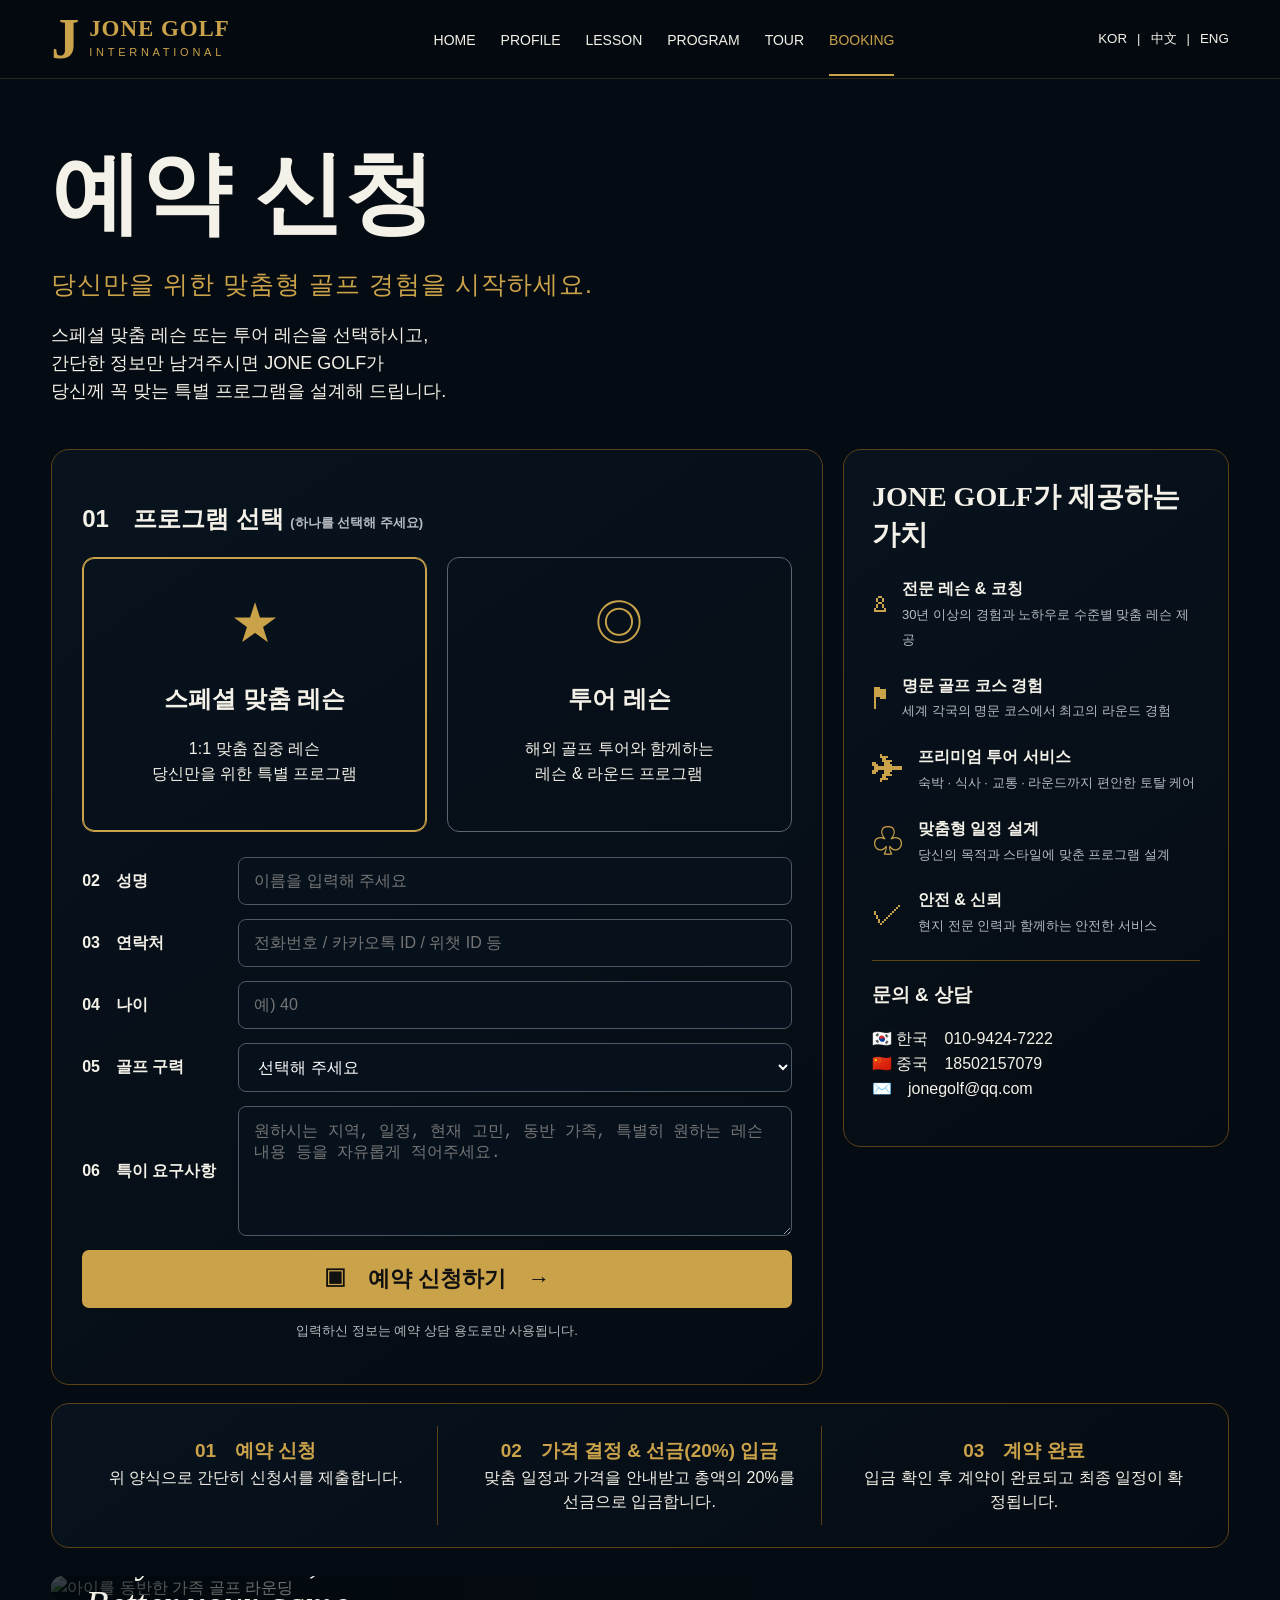
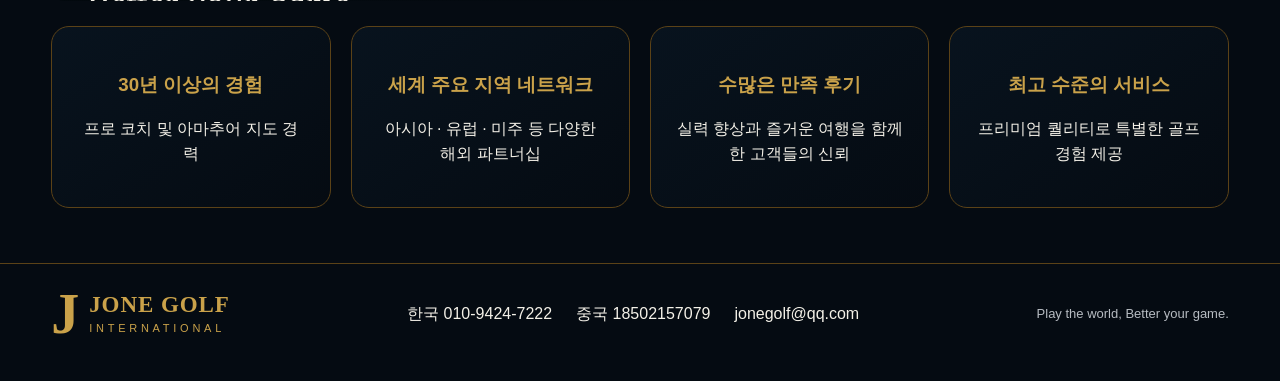
==== booking.html @ e6f456e6 "Add files via upload" ====
<!doctype html>
<html lang="ko">
<head>
<meta charset="utf-8"><meta name="viewport" content="width=device-width,initial-scale=1,viewport-fit=cover">
<meta name="theme-color" content="#050b12">
<title>BOOKING | JONE GOLF</title>
<link rel="manifest" href="manifest.webmanifest">
<link rel="icon" href="assets/icon-192.png">
<link rel="stylesheet" href="styles.css">
</head>
<body class="">

<header class="header">
  <div class="container header-inner">
    <a class="brand" href="index.html"><span class="brand-j">J</span><span class="brand-text"><b>JONE GOLF</b><span>INTERNATIONAL</span></span></a>
    <nav class="nav">
      <a href="index.html">HOME</a>
      <a href="profile.html" data-i18n="profile">PROFILE</a>
      <a href="lesson.html" data-i18n="lesson">LESSON</a>
      <a href="program.html" data-i18n="program">PROGRAM</a>
      <a href="tour.html" data-i18n="tour">TOUR</a>
      <a href="booking.html" class="active" data-i18n="booking">BOOKING</a>
    </nav>
    <div class="lang"><button data-lang="ko">KOR</button><span>|</span><button data-lang="zh">中文</button><span>|</span><button data-lang="en">ENG</button></div>
    <button class="mobile-menu" aria-label="menu">☰</button>
  </div>
</header>


<main>
<section class="booking-hero">
  <div class="container">
    <h1 data-i18n="bookTitle">예약 신청</h1>
    <div class="kicker" style="font-size:25px">당신만을 위한 맞춤형 골프 경험을 시작하세요.</div>
    <p style="max-width:540px;font-size:18px">스페셜 맞춤 레슨 또는 투어 레슨을 선택하시고,<br>간단한 정보만 남겨주시면 JONE GOLF가<br>당신께 꼭 맞는 특별 프로그램을 설계해 드립니다.</p>
  </div>
</section>
<section class="container grid booking-wrap">
  <form class="card booking-form" id="bookingForm">
    <h2>01　프로그램 선택 <span class="small">(하나를 선택해 주세요)</span></h2>
    <div class="grid program-picks">
      <label class="pick active"><input type="radio" name="program" value="스페셜 맞춤 레슨" checked hidden><div class="icon">★</div><h2>스페셜 맞춤 레슨</h2><p>1:1 맞춤 집중 레슨<br>당신만을 위한 특별 프로그램</p></label>
      <label class="pick"><input type="radio" name="program" value="투어 레슨" hidden><div class="icon">◎</div><h2>투어 레슨</h2><p>해외 골프 투어와 함께하는<br>레슨 & 라운드 프로그램</p></label>
    </div>
    <div class="field-row"><label>02　성명</label><input required name="name" placeholder="이름을 입력해 주세요"></div>
    <div class="field-row"><label>03　연락처</label><input required name="contact" placeholder="전화번호 / 카카오톡 ID / 위챗 ID 등"></div>
    <div class="field-row"><label>04　나이</label><input name="age" inputmode="numeric" placeholder="예) 40"></div>
    <div class="field-row"><label>05　골프 구력</label><select name="career"><option value="">선택해 주세요</option><option>1년 미만</option><option>1~3년</option><option>4~9년</option><option>10~19년</option><option>20년 이상</option></select></div>
    <div class="field-row"><label>06　특이 요구사항</label><textarea name="requests" placeholder="원하시는 지역, 일정, 현재 고민, 동반 가족, 특별히 원하는 레슨 내용 등을 자유롭게 적어주세요."></textarea></div>
    <button class="btn" style="width:100%;justify-content:center;font-size:22px" type="submit">▣　예약 신청하기　→</button>
    <p class="small" style="text-align:center">입력하신 정보는 예약 상담 용도로만 사용됩니다.</p>
  </form>
  <aside class="card booking-side">
    <h2>JONE GOLF가 제공하는 가치</h2>
    <div class="value"><div class="vicon">♙</div><div><b>전문 레슨 & 코칭</b><br><span class="small">30년 이상의 경험과 노하우로 수준별 맞춤 레슨 제공</span></div></div>
    <div class="value"><div class="vicon">⚑</div><div><b>명문 골프 코스 경험</b><br><span class="small">세계 각국의 명문 코스에서 최고의 라운드 경험</span></div></div>
    <div class="value"><div class="vicon">✈</div><div><b>프리미엄 투어 서비스</b><br><span class="small">숙박 · 식사 · 교통 · 라운드까지 편안한 토탈 케어</span></div></div>
    <div class="value"><div class="vicon">♧</div><div><b>맞춤형 일정 설계</b><br><span class="small">당신의 목적과 스타일에 맞춘 프로그램 설계</span></div></div>
    <div class="value"><div class="vicon">✓</div><div><b>안전 & 신뢰</b><br><span class="small">현지 전문 인력과 함께하는 안전한 서비스</span></div></div>
    <hr style="border:0;border-top:1px solid var(--line)">
    <h3>문의 & 상담</h3>
    <p>🇰🇷 한국　<a href="tel:01094247222">010-9424-7222</a><br>🇨🇳 중국　<a href="tel:18502157079">18502157079</a><br>✉️　<a href="mailto:jonegolf@qq.com">jonegolf@qq.com</a></p>
  </aside>
</section>
<section class="container">
  <div class="card grid process">
    <div class="item"><strong>01　예약 신청</strong><span>위 양식으로 간단히 신청서를 제출합니다.</span></div>
    <div class="item"><strong>02　가격 결정 & 선금(20%) 입금</strong><span>맞춤 일정과 가격을 안내받고 총액의 20%를 선금으로 입금합니다.</span></div>
    <div class="item"><strong>03　계약 완료</strong><span>입금 확인 후 계약이 완료되고 최종 일정이 확정됩니다.</span></div>
  </div>
  <div class="family-banner">
    <img src="assets/booking-family.jpg" alt="아이를 동반한 가족 골프 라운딩">
    <div class="overlay"><div><h2>Play the world,<br>Better your game.</h2><p>전 세계, 당신만을 위한 특별한 골프 경험</p></div></div>
  </div>
  <div class="grid feature-row" style="margin:25px 0 55px">
    <div class="card"><h3 class="gold">30년 이상의 경험</h3><p>프로 코치 및 아마추어 지도 경력</p></div>
    <div class="card"><h3 class="gold">세계 주요 지역 네트워크</h3><p>아시아 · 유럽 · 미주 등 다양한 해외 파트너십</p></div>
    <div class="card"><h3 class="gold">수많은 만족 후기</h3><p>실력 향상과 즐거운 여행을 함께한 고객들의 신뢰</p></div>
    <div class="card"><h3 class="gold">최고 수준의 서비스</h3><p>프리미엄 퀄리티로 특별한 골프 경험 제공</p></div>
  </div>
</section>
</main>


<footer class="footer">
  <div class="container footer-row">
    <div class="brand"><span class="brand-j">J</span><span class="brand-text"><b>JONE GOLF</b><span>INTERNATIONAL</span></span></div>
    <div class="contacts">
      <a href="tel:01094247222">한국 010-9424-7222</a>
      <a href="tel:18502157079">중국 18502157079</a>
      <a href="mailto:jonegolf@qq.com">jonegolf@qq.com</a>
    </div>
    <div class="small">Play the world, Better your game.</div>
  </div>
</footer>

<script src="app.js"></script>
</body></html>
---- styles.css ----
:root{
  --bg:#050b12; --panel:#07111c; --panel2:#0b1723; --gold:#caa24a;
  --gold2:#e0b856; --text:#f4f1e8; --muted:#b7bcc2; --line:#5b4217;
  --cream:#f6f1e6; --ink:#0b1d35; --radius:18px;
}
*{box-sizing:border-box}
html{scroll-behavior:smooth}
body{margin:0;background:var(--bg);color:var(--text);font-family:Arial,"Noto Sans KR",sans-serif;line-height:1.55}
a{text-decoration:none;color:inherit}
img,video{max-width:100%;display:block}
.container{width:min(1180px,92vw);margin:auto}
.gold{color:var(--gold)}
.serif{font-family:Georgia,"Times New Roman",serif}
.header{position:sticky;top:0;z-index:40;background:rgba(4,10,16,.96);border-bottom:1px solid rgba(202,162,74,.2);backdrop-filter:blur(10px)}
.header-inner{height:78px;display:flex;align-items:center;justify-content:space-between;gap:20px}
.brand{display:flex;align-items:center;gap:10px;color:var(--gold)}
.brand-j{font:700 56px Georgia;line-height:.8}
.brand-text b{display:block;font:700 23px Georgia;letter-spacing:.04em}
.brand-text span{display:block;font-size:11px;letter-spacing:.34em;margin-top:2px}
.nav{display:flex;align-items:center;gap:25px;font-size:14px}
.nav a{padding:28px 0 23px;border-bottom:2px solid transparent}
.nav a.active,.nav a:hover{color:var(--gold);border-color:var(--gold)}
.lang{display:flex;gap:10px;font-size:13px}
.lang button{background:none;border:0;color:var(--text);padding:0;cursor:pointer}
.lang button:hover{color:var(--gold)}
.mobile-menu{display:none;border:0;background:none;color:white;font-size:28px}
.page-title{font:700 clamp(48px,7vw,88px) Georgia;margin:0}
.kicker{color:var(--gold);letter-spacing:.04em;font-size:19px}
.btn{display:inline-flex;align-items:center;gap:10px;padding:14px 24px;border-radius:7px;background:var(--gold);color:#111;font-weight:700;border:0;cursor:pointer}
.btn-outline{background:transparent;color:var(--gold);border:1px solid var(--gold)}
.section{padding:64px 0}
.card{background:linear-gradient(145deg,#08131e,#050b12);border:1px solid var(--line);border-radius:var(--radius)}
.grid{display:grid;gap:20px}
.footer{border-top:1px solid var(--line);padding:28px 0 44px;color:var(--muted)}
.footer-row{display:flex;justify-content:space-between;gap:28px;align-items:center;flex-wrap:wrap}
.contacts{display:flex;gap:24px;flex-wrap:wrap}
.contacts a{color:var(--text)}
.small{font-size:13px;color:var(--muted)}
.bottom-nav{display:none}

/* Home */
.home{min-height:100svh;position:relative;overflow:hidden;background:#000}
.home video{position:absolute;inset:0;width:100%;height:100%;object-fit:cover;opacity:.82}
.home::after{content:"";position:absolute;inset:0;background:linear-gradient(90deg,rgba(0,0,0,.84) 0%,rgba(0,0,0,.35) 52%,rgba(0,0,0,.35) 100%),linear-gradient(0deg,#020605 0%,transparent 38%)}
.home-content{position:relative;z-index:2;min-height:calc(100svh - 78px);display:flex;flex-direction:column;justify-content:flex-end;padding:40px 0 48px}
.home-copy{max-width:600px;margin-bottom:90px}
.home-script{font:italic 43px Georgia;color:var(--gold);line-height:1.18;margin-bottom:26px}
.home-copy h1{font:700 clamp(50px,8vw,95px) Georgia;margin:0 0 20px}
.home-copy .ko{font-size:30px;margin:12px 0}
.home-copy .zh{font-size:18px;color:#ddd}
.home-links{display:grid;grid-template-columns:repeat(5,1fr);gap:0;background:rgba(5,14,16,.62);border-top:1px solid rgba(202,162,74,.4);border-bottom:1px solid rgba(202,162,74,.25)}
.home-links a{text-align:center;padding:20px 8px;border-right:1px solid rgba(255,255,255,.15)}
.home-links a:last-child{border-right:0}
.home-links strong{display:block;color:var(--gold);font-size:22px;margin-bottom:6px}
.scroll-mark{text-align:center;margin-top:24px;color:#eee}

/* Profile */
.profile-hero{display:grid;grid-template-columns:1fr 1.05fr;min-height:580px;background:#030506}
.profile-photo{background:url('assets/8145.jpg') center/cover no-repeat;min-height:580px}
.profile-copy{padding:60px;display:flex;flex-direction:column;justify-content:center}
.profile-copy h1{font:700 clamp(48px,6vw,84px) Georgia;margin:4px 0}
.profile-copy .big{font:700 76px Georgia;color:var(--gold);line-height:1}
.profile-stats{grid-template-columns:repeat(4,1fr);margin-top:0}
.profile-stats .card{padding:28px 22px;border-radius:0;text-align:center}
.profile-stats h3{color:var(--gold);font:700 21px Georgia;margin:10px 0}
.profile-detail{grid-template-columns:1fr 1fr;margin-top:28px}
.profile-detail .card{padding:30px}
.profile-detail h2{color:var(--gold);font:700 28px Georgia;margin-top:0}
.timeline{border-left:2px solid var(--gold);padding-left:20px}
.timeline p{margin:0 0 20px}

/* Lesson */
.lesson-hero{grid-template-columns:1fr 1fr;align-items:center}
.lesson-hero .copy{padding:26px}
.lesson-hero img{height:500px;width:100%;object-fit:contain;background:#030303;border:1px solid var(--line)}
.lesson-cards{grid-template-columns:repeat(4,1fr);margin-top:35px}
.lesson-card{overflow:hidden}
.lesson-card img{width:100%;height:260px;object-fit:contain;background:#030303}
.lesson-card .body{padding:20px}
.lesson-card h3{font:700 23px Georgia;color:var(--gold);margin:0 0 8px}
.philosophy{padding:34px;margin-top:35px}
.philosophy h2{font:700 clamp(30px,4vw,50px) Georgia;margin:8px 0}
.philosophy-strip{grid-template-columns:1fr 1fr;margin-top:25px}
.philosophy-strip img{height:260px;width:100%;object-fit:contain;background:#030303}

/* Program */
.program-hero{padding:70px 0 30px}
.program-grid{grid-template-columns:repeat(4,1fr)}
.program-card{overflow:hidden}
.program-card img{height:310px;width:100%;object-fit:cover}
.program-card .body{padding:22px}
.program-card h3{color:var(--gold);font:700 23px Georgia}
.feature-row{grid-template-columns:repeat(4,1fr);margin-top:30px}
.feature-row .card{padding:24px;text-align:center}

/* Tour */
.tour-page{background:var(--cream);color:var(--ink)}
.tour-page .header{background:rgba(246,241,230,.96)}
.tour-page .header .nav a,.tour-page .header .lang button{color:var(--ink)}
.tour-page .header .nav a.active{color:#9d771f}
.tour-page .brand{color:#a57b24}
.tour-hero{position:relative;min-height:520px;background:linear-gradient(90deg,rgba(246,241,230,.97) 0%,rgba(246,241,230,.9) 40%,rgba(246,241,230,.1) 65%),url('assets/tour-hero.jpg') right center/58% 100% no-repeat}
.tour-hero .container{padding-top:70px}
.tour-hero h1{font:700 clamp(46px,6vw,78px) Georgia;margin:12px 0 22px;max-width:610px}
.tour-features{grid-template-columns:repeat(6,1fr);background:white;padding:18px;border-radius:20px;box-shadow:0 12px 28px rgba(0,0,0,.1);margin-top:-45px;position:relative;z-index:3}
.tour-features div{text-align:center;padding:18px 12px;border-right:1px solid #ded4bf}
.tour-features div:last-child{border-right:0}
.tour-features b{display:block;color:#0a1b33;margin:8px 0}
.steps{grid-template-columns:repeat(5,1fr)}
.step{background:#fff;border:1px solid #ddd0ba;border-radius:12px;overflow:hidden;text-align:center;padding-bottom:18px}
.step img{width:100%;height:150px;object-fit:cover}
.step b{display:block;margin:14px 0 5px}
.destinations{grid-template-columns:repeat(5,1fr)}
.destination{position:relative;min-height:270px;border-radius:13px;overflow:hidden;color:white;background:#123}
.destination img{position:absolute;inset:0;width:100%;height:100%;object-fit:cover}
.destination::after{content:"";position:absolute;inset:0;background:linear-gradient(0deg,rgba(0,20,25,.92),transparent 66%)}
.destination .label{position:absolute;z-index:2;left:18px;bottom:18px}
.destination h3{font:700 28px Georgia;margin:0}
.experience-strip img{width:100%;border-radius:14px}

/* Booking */
.booking-hero{min-height:390px;background:linear-gradient(90deg,rgba(5,11,18,.92),rgba(5,11,18,.3)),url('assets/booking-hero.jpg') right center/60% 100% no-repeat}
.booking-hero .container{padding-top:55px}
.booking-hero h1{font:700 clamp(54px,7vw,90px) Georgia;margin:0 0 10px}
.booking-wrap{grid-template-columns:2fr 1fr;align-items:start;margin-top:-20px;position:relative;z-index:3}
.booking-form{padding:30px}
.program-picks{grid-template-columns:1fr 1fr;margin:18px 0 25px}
.pick{padding:28px;text-align:center;cursor:pointer;border:1px solid #5c6470;border-radius:12px}
.pick.active{border-color:var(--gold);box-shadow:0 0 0 1px var(--gold) inset}
.pick .icon{font-size:48px;color:var(--gold)}
.field-row{display:grid;grid-template-columns:140px 1fr;gap:16px;align-items:center;margin:14px 0}
.field-row label{font-weight:700}
input,select,textarea{width:100%;background:#07111c;border:1px solid #4d5965;color:white;border-radius:8px;padding:14px 15px;font-size:16px}
textarea{min-height:130px;resize:vertical}
.booking-side{padding:28px}
.booking-side h2{font:700 28px Georgia;margin-top:0}
.value{display:flex;gap:14px;margin:22px 0}
.value .vicon{color:var(--gold);font-size:32px}
.process{grid-template-columns:repeat(3,1fr);padding:22px;margin-top:18px}
.process .item{text-align:center;padding:10px 20px;border-right:1px solid var(--line)}
.process .item:last-child{border-right:0}
.process strong{display:block;color:var(--gold);font-size:19px}
.family-banner{margin-top:28px;border-radius:15px;overflow:hidden;position:relative}
.family-banner img{width:100%}
.family-banner .overlay{position:absolute;inset:0;display:flex;align-items:center;padding:34px;background:linear-gradient(90deg,rgba(1,8,12,.78),transparent 62%)}
.family-banner h2{font:italic 38px Georgia;margin:0}

/* utility responsive */
@media(max-width:900px){
  .nav{display:none;position:absolute;top:78px;left:0;right:0;background:#050b12;padding:15px 24px;flex-direction:column;align-items:flex-start;gap:0}
  .nav.open{display:flex}
  .nav a{padding:12px 0;width:100%}
  .mobile-menu{display:block}
  .profile-hero,.lesson-hero,.booking-wrap{grid-template-columns:1fr}
  .profile-photo{min-height:480px}
  .profile-copy{padding:38px 26px}
  .profile-stats,.lesson-cards,.program-grid,.feature-row{grid-template-columns:1fr 1fr}
  .tour-features{grid-template-columns:1fr 1fr 1fr}
  .tour-features div{border-right:0}
  .steps,.destinations{grid-template-columns:1fr 1fr}
  .booking-hero{background-size:cover;background-position:center}
}
@media(max-width:640px){
  .header-inner{height:68px}
  .brand-j{font-size:43px}.brand-text b{font-size:18px}.brand-text span{font-size:9px}
  .lang{display:none}
  .home-content{min-height:calc(100svh - 68px);padding-bottom:20px}
  .home-copy{margin-bottom:30px}.home-script{font-size:30px}.home-copy .ko{font-size:24px}
  .home-links{grid-template-columns:repeat(5,1fr)}
  .home-links a{padding:14px 3px;font-size:11px}.home-links strong{font-size:18px}
  .profile-stats,.profile-detail,.lesson-cards,.program-grid,.feature-row,.tour-features,.steps,.destinations,.program-picks,.process{grid-template-columns:1fr}
  .tour-hero{background:linear-gradient(180deg,rgba(246,241,230,.96),rgba(246,241,230,.82)),url('assets/tour-hero.jpg') center/cover no-repeat}
  .field-row{grid-template-columns:1fr;gap:6px}
  .process .item{border-right:0;border-bottom:1px solid var(--line)}
  .process .item:last-child{border-bottom:0}
  .footer-row{align-items:flex-start;flex-direction:column}
}
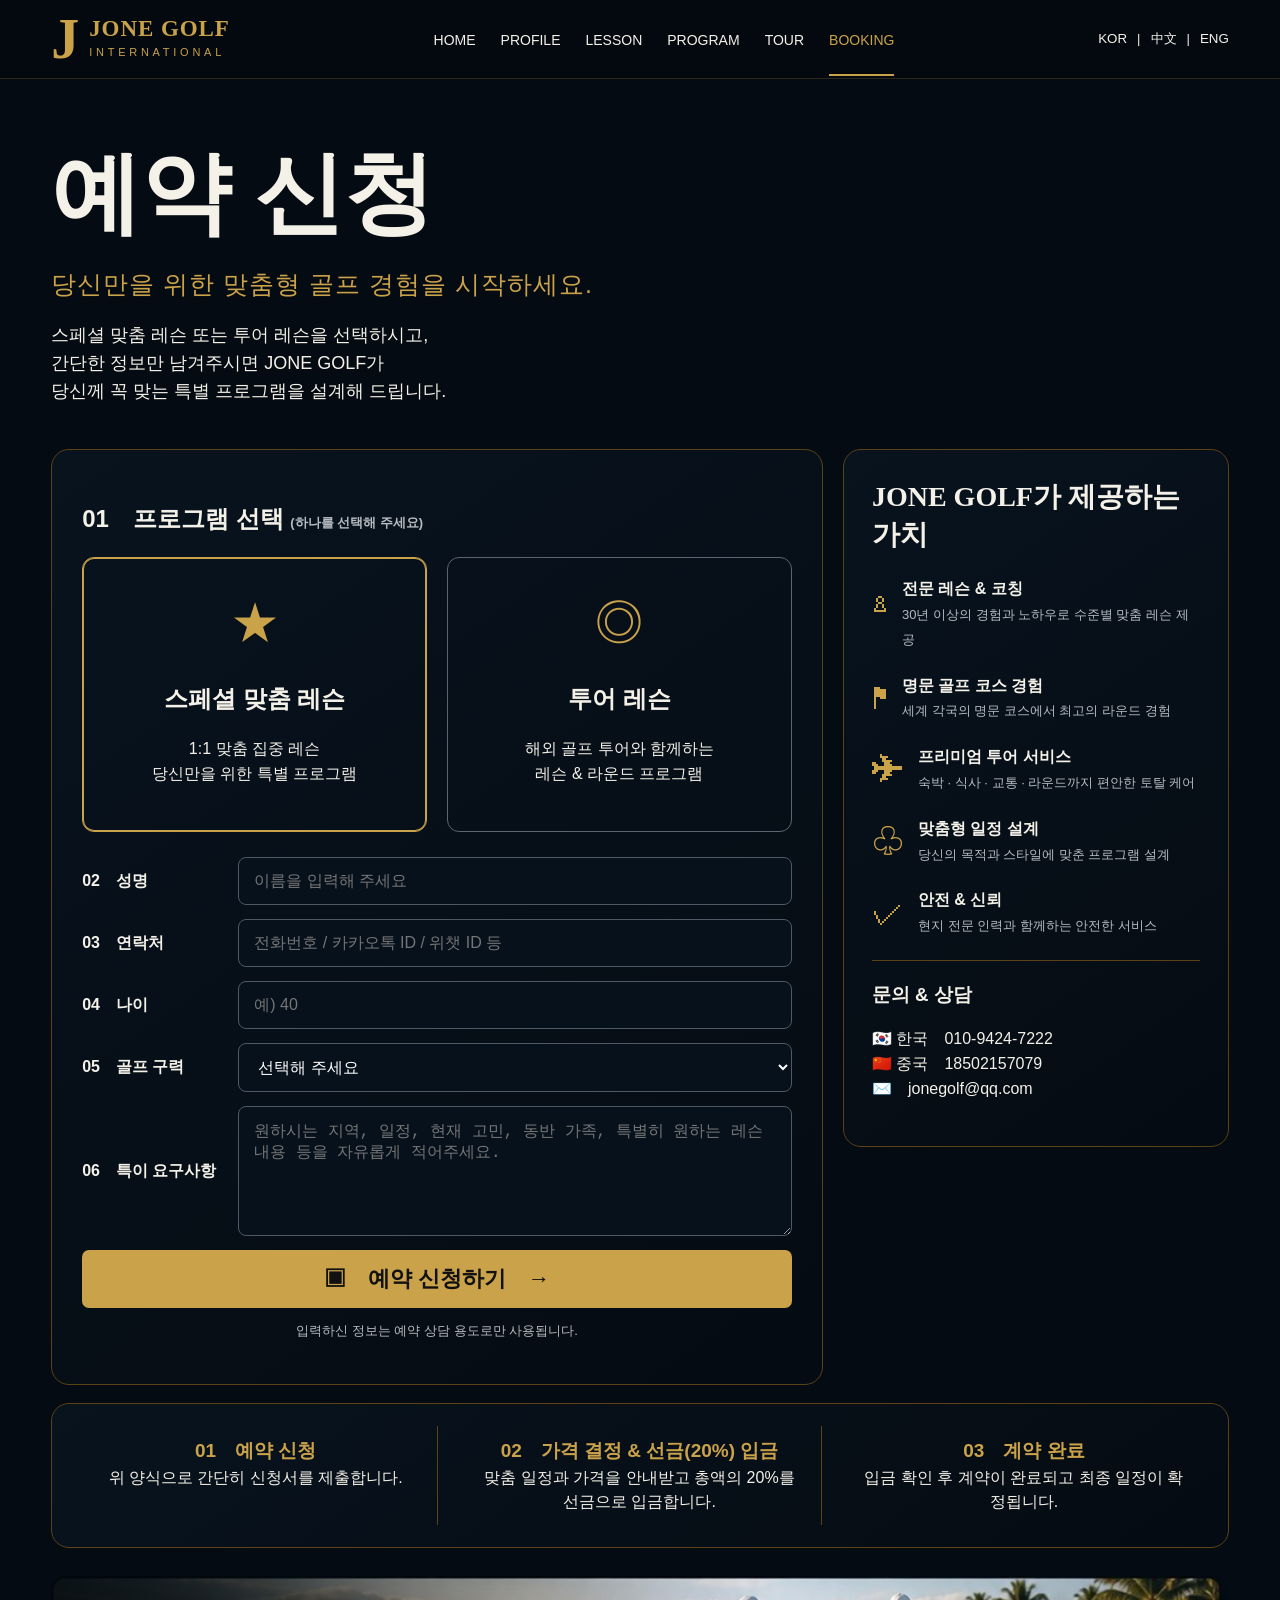
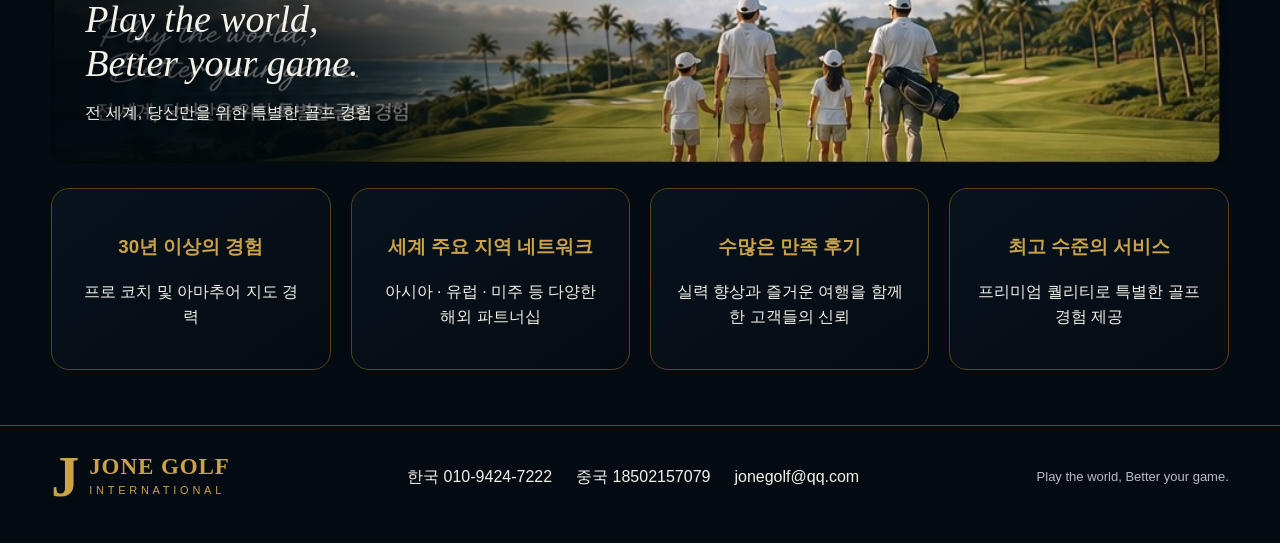
==== commit fe8cee8e: "Update booking.html" ====
--- a/booking.html
+++ b/booking.html
@@ -69,7 +69,7 @@
     <div class="item"><strong>03　계약 완료</strong><span>입금 확인 후 계약이 완료되고 최종 일정이 확정됩니다.</span></div>
   </div>
   <div class="family-banner">
-    <img src="assets/booking-family.jpg" alt="아이를 동반한 가족 골프 라운딩">
+    <img src="booking-family.jpg" alt="아이를 동반한 가족 골프 라운딩">
     <div class="overlay"><div><h2>Play the world,<br>Better your game.</h2><p>전 세계, 당신만을 위한 특별한 골프 경험</p></div></div>
   </div>
   <div class="grid feature-row" style="margin:25px 0 55px">
@@ -95,4 +95,4 @@
 </footer>
 
 <script src="app.js"></script>
-</body></html>+</body></html>
